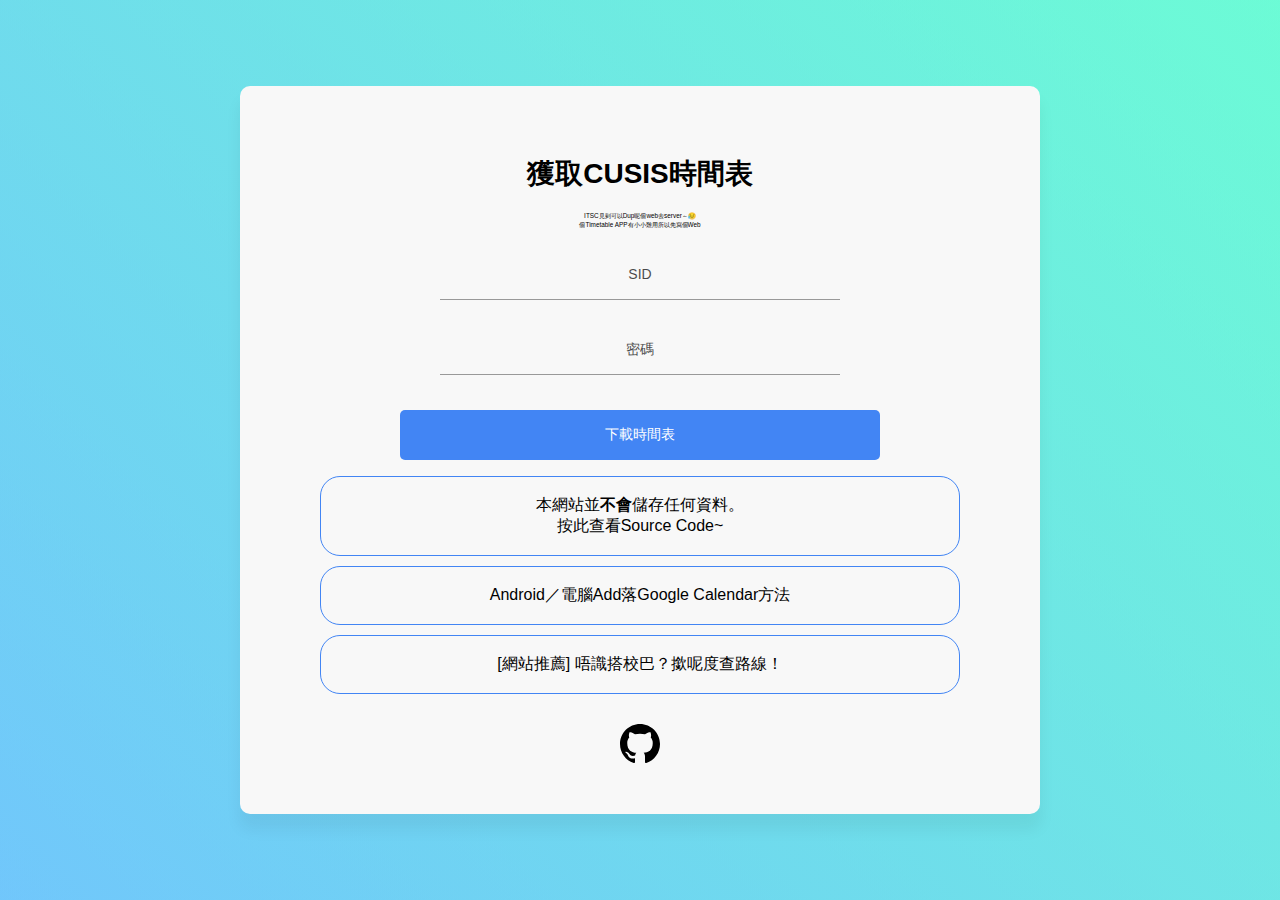
==== index.html @ b82b2e03 "change warning display" ====
<html>

<head>
    <meta name="viewport" content="width=device-width, initial-scale=1, minimum-scale=1, maximum-scale=1">
    <meta charset="utf-8">
    <link href="style.css?v=10" rel="stylesheet">
    <script src="script.js?v=10" defer></script>
</head>

<body>
    <div class="center">
        <div class="content">
            <h1>獲取CUSIS時間表</h1>
            <p style="font-size: 0.4rem; margin-bottom: 5px;">ITSC見到可以Dup呢個web去server～😥<br>個Timetable
                APP有小小難用所以先寫個Web</p>
            <form onsubmit="return submitform(this)" style="margin-top: 20px" method="POST">
                <input placeholder="SID" name="SID" onkeypress="return isNumberKey(event)" type="number" min="1000000000" max="1500000000" required></input><br>
                <input placeholder="密碼" name="pwd" type="password" required></input><br>
                <button type="submit" name="requestmode">下載時間表</button>
            </form>
            <div class="DownloadNotes">
                正在下載行事曆
            </div>
                <div class="Notes" downloadhide style="margin: 10px 10% 0 10%"
                    onclick="window.location.href = 'https://github.com/AnsonCheng03/CUHK_Timetable_fetch'"">
                    本網站並<b>不會</b>儲存任何資料。<br>按此查看Source Code~
                </div>
                <script>
                    if(!/^((?!chrome|android).)*safari/i.test(navigator.userAgent)) 
                        document.write("<div class=\"Notes\" style=\"margin-top:10px\" onclick=\"window.location.href = 'https://support.google.com/calendar/answer/37118?hl=zh-Hant&co=GENIE.Platform%3DDesktop'\">Android／電腦Add落Google Calendar方法</div>");
                </script>
                <div class="Notes" style="margin: 10px 10%" onclick="window.location.href = 'https://cu-bus.online/'">
                    [網站推薦] 唔識搭校巴？撳呢度查路線！
                </div>

                <svg onclick="window.location.href = 'https://github.com/AnsonCheng03/CUHK_Timetable_fetch'"
                    xmlns="http://www.w3.org/2000/svg" width="5%" style="margin-top: 20px; cursor: pointer;"
                    viewBox="0 0 24 24">
                    <path
                        d="M12 0c-6.626 0-12 5.373-12 12 0 5.302 3.438 9.8 8.207 11.387.599.111.793-.261.793-.577v-2.234c-3.338.726-4.033-1.416-4.033-1.416-.546-1.387-1.333-1.756-1.333-1.756-1.089-.745.083-.729.083-.729 1.205.084 1.839 1.237 1.839 1.237 1.07 1.834 2.807 1.304 3.492.997.107-.775.418-1.305.762-1.604-2.665-.305-5.467-1.334-5.467-5.931 0-1.311.469-2.381 1.236-3.221-.124-.303-.535-1.524.117-3.176 0 0 1.008-.322 3.301 1.23.957-.266 1.983-.399 3.003-.404 1.02.005 2.047.138 3.006.404 2.291-1.552 3.297-1.23 3.297-1.23.653 1.653.242 2.874.118 3.176.77.84 1.235 1.911 1.235 3.221 0 4.609-2.807 5.624-5.479 5.921.43.372.823 1.102.823 2.222v3.293c0 .319.192.694.801.576 4.765-1.589 8.199-6.086 8.199-11.386 0-6.627-5.373-12-12-12z" />
                </svg>
            </div>
        </div>
        <script>
            if (navigator.userAgent.toLowerCase().indexOf("instagram") != -1) {
                document.write("<div class=\"warning\"><a id=\"openininstagram\" style=\"text-decoration: none; color: #000;\" target=\"_blank\" href=\"https://cu-bus.online/\" download>IG唔知點解Add唔到Calendar<br>請點擊右上角，選擇在瀏覽器開啟！</a></div>");
                document.querySelector('#openininstagram').click();
            }
        </script>
</body>
</html>
---- style.css ----
html,
body {
    min-width: 360px;
    min-height: 700px;
    margin: 0;
    padding: 0;
    text-align: center;
    height: 100%;
    width: 100%;
    overscroll-behavior: none;
    box-sizing: border-box;
    font-family: Arial, Helvetica, sans-serif;
    background: linear-gradient(45deg, rgba(66, 180, 250, 0.5) 0%, rgba(60, 250, 200, 0.5) 100%);
}

.center {
    display: flex;
    align-items: center;
    justify-content: center;
    height: 100%;
    width: 100%;
}

h1 {
    font-size: 1.75rem;
}

.content {
    width: 90%;
    max-width: 800px;
    padding: 50px 0px;
    text-align: center;
    background-color: #f8f8f8;
    border-radius: 10px;
    box-shadow: 0px 15px 15px 0.15px rgba(0, 0, 0, 0.05);
}

input,
button {
    font-size: 14px;
}

input {
    display: inline-block;
    text-align: center;
    width: 50%;
    height: 50px;
    border: none;
    border-bottom: 1px solid #999;
    background: #f8f8f8;
    margin: 0 10px 25px 10px;
}

input:focus {

    background: rgba(0, 0, 0, 0.1);
    border: 0;
    border-radius: 4px;
    box-sizing: border-box;
    padding: 12px 20px;
    color: rgba(0, 0, 0, 0.5);
    outline: none;
    transition: 0.3s ease;
}

::placeholder {
    color: #000;
    opacity: 0.7;
}

input:focus::placeholder {
    color: transparent;
}

input::-webkit-outer-spin-button,
input::-webkit-inner-spin-button {
    -webkit-appearance: none;
    margin: 0;
}

input[type=number] {
    -moz-appearance: textfield;
}

button {

    align-items: center;

    background-color: #4285F4;
    color: #fff;
    border: 0px;
    border-radius: 5px;
    cursor: pointer;

    height: 50px;
    width: 60%;
    margin-top: 10px;

    transition: all 250ms;
    touch-action: manipulation;
    vertical-align: baseline;

}

.Notes {
    border: 1px solid rgb(66, 133, 244);
    margin: 5vh 10% 0 10%;
    padding: 2vh;
    border-radius: 20px;
    cursor: pointer;
}

.DownloadNotes {
    display: none;
    font-size: 2rem;
    margin: 10vh 10;
    padding: 2vh;
    margin: 30px 0;
}

.warning {
    position: fixed;
    top: 0;
    left: 0;
    height: 100vh;
    width: 100vw;
    z-index: 999;
    display: flex;
    align-items: center;
    justify-self: center;
    background-color: #fff;
}

.warning * {
    width: 100vw;
}
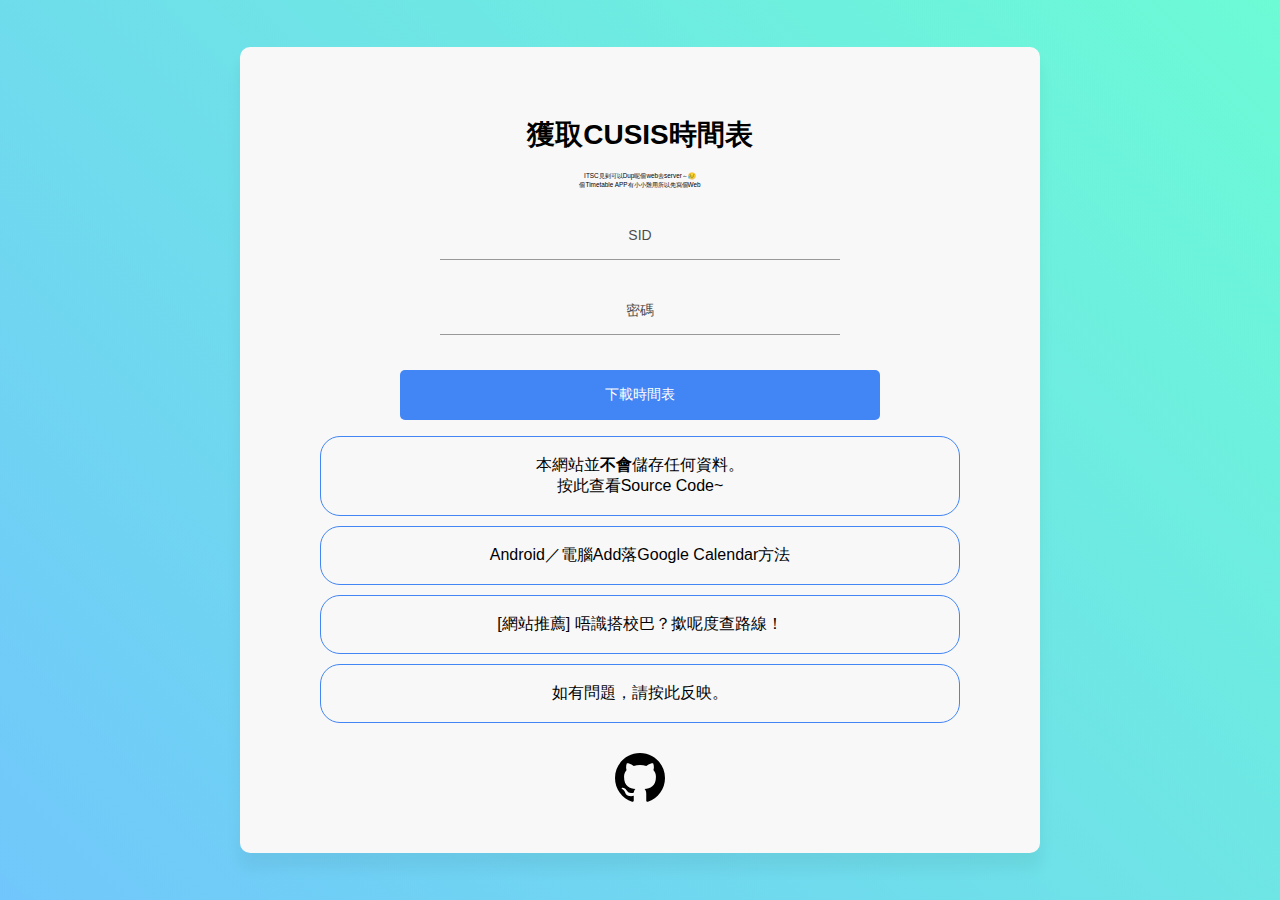
==== commit de1edefa: "Update Algo" ====
--- a/index.html
+++ b/index.html
@@ -3,8 +3,20 @@
 <head>
     <meta name="viewport" content="width=device-width, initial-scale=1, minimum-scale=1, maximum-scale=1">
     <meta charset="utf-8">
-    <link href="style.css?v=10" rel="stylesheet">
-    <script src="script.js?v=10" defer></script>
+    <title>CUSIS Timetable</title>
+    <meta name="title" content="CUSIS Timetable">
+    <meta name="description" content="將CUSIS時間表加到行事曆～">
+    <meta name="robots" content="index, follow">
+    <meta http-equiv="Content-Type" content="text/html; charset=utf-8">
+    <meta name="revisit-after" content="7 days">
+    <meta name="author" content="Anson Cheng">
+    <meta name="apple-touch-fullscreen" content="yes" />
+    <meta name="mobile-web-app-capable" content="yes">
+    <meta name="apple-mobile-web-app-title" content="CUSIS Timetable" />
+    <meta name="apple-mobile-web-app-capable" content="yes" />
+    <meta name="apple-mobile-web-app-status-bar-style" content="black-translucent">
+    <link href="style.css?v=14" rel="stylesheet">
+    <script src="script.js?v=11" defer></script>
 </head>
 
 <body>
@@ -32,9 +44,11 @@
                 <div class="Notes" style="margin: 10px 10%" onclick="window.location.href = 'https://cu-bus.online/'">
                     [網站推薦] 唔識搭校巴？撳呢度查路線！
                 </div>
-
-                <svg onclick="window.location.href = 'https://github.com/AnsonCheng03/CUHK_Timetable_fetch'"
-                    xmlns="http://www.w3.org/2000/svg" width="5%" style="margin-top: 20px; cursor: pointer;"
+                <div class="Notes" style="margin: 10px 10%" onclick="window.location.href = 'https://forms.gle/eLwE5P6mK6vNzvnz7'">
+                    如有問題，請按此反映。
+                </div>
+                <svg onclick="window.location.href = 'https://ansoncheng03.github.io/AnsonCheng03/'"
+                    xmlns="http://www.w3.org/2000/svg" width="50px" style="margin-top: 20px; cursor: pointer;"
                     viewBox="0 0 24 24">
                     <path
                         d="M12 0c-6.626 0-12 5.373-12 12 0 5.302 3.438 9.8 8.207 11.387.599.111.793-.261.793-.577v-2.234c-3.338.726-4.033-1.416-4.033-1.416-.546-1.387-1.333-1.756-1.333-1.756-1.089-.745.083-.729.083-.729 1.205.084 1.839 1.237 1.839 1.237 1.07 1.834 2.807 1.304 3.492.997.107-.775.418-1.305.762-1.604-2.665-.305-5.467-1.334-5.467-5.931 0-1.311.469-2.381 1.236-3.221-.124-.303-.535-1.524.117-3.176 0 0 1.008-.322 3.301 1.23.957-.266 1.983-.399 3.003-.404 1.02.005 2.047.138 3.006.404 2.291-1.552 3.297-1.23 3.297-1.23.653 1.653.242 2.874.118 3.176.77.84 1.235 1.911 1.235 3.221 0 4.609-2.807 5.624-5.479 5.921.43.372.823 1.102.823 2.222v3.293c0 .319.192.694.801.576 4.765-1.589 8.199-6.086 8.199-11.386 0-6.627-5.373-12-12-12z" />
@@ -43,7 +57,7 @@
         </div>
         <script>
             if (navigator.userAgent.toLowerCase().indexOf("instagram") != -1) {
-                document.write("<div class=\"warning\"><a id=\"openininstagram\" style=\"text-decoration: none; color: #000;\" target=\"_blank\" href=\"https://cu-bus.online/\" download>IG唔知點解Add唔到Calendar<br>請點擊右上角，選擇在瀏覽器開啟！</a></div>");
+                document.write("<div class=\"warning\"><a id=\"openininstagram\" style=\"text-decoration: none; color: #000;\" target=\"_blank\" href=\""+window.location.href+"\" download>IG唔知點解Add唔到Calendar<br>請點擊右上角，選擇在瀏覽器開啟！</a></div>");
                 document.querySelector('#openininstagram').click();
             }
         </script>
--- a/style.css
+++ b/style.css
@@ -1,7 +1,7 @@
 html,
 body {
     min-width: 360px;
-    min-height: 700px;
+    min-height: 800px;
     margin: 0;
     padding: 0;
     text-align: center;
@@ -133,4 +133,4 @@
 
 .warning * {
     width: 100vw;
-}+}
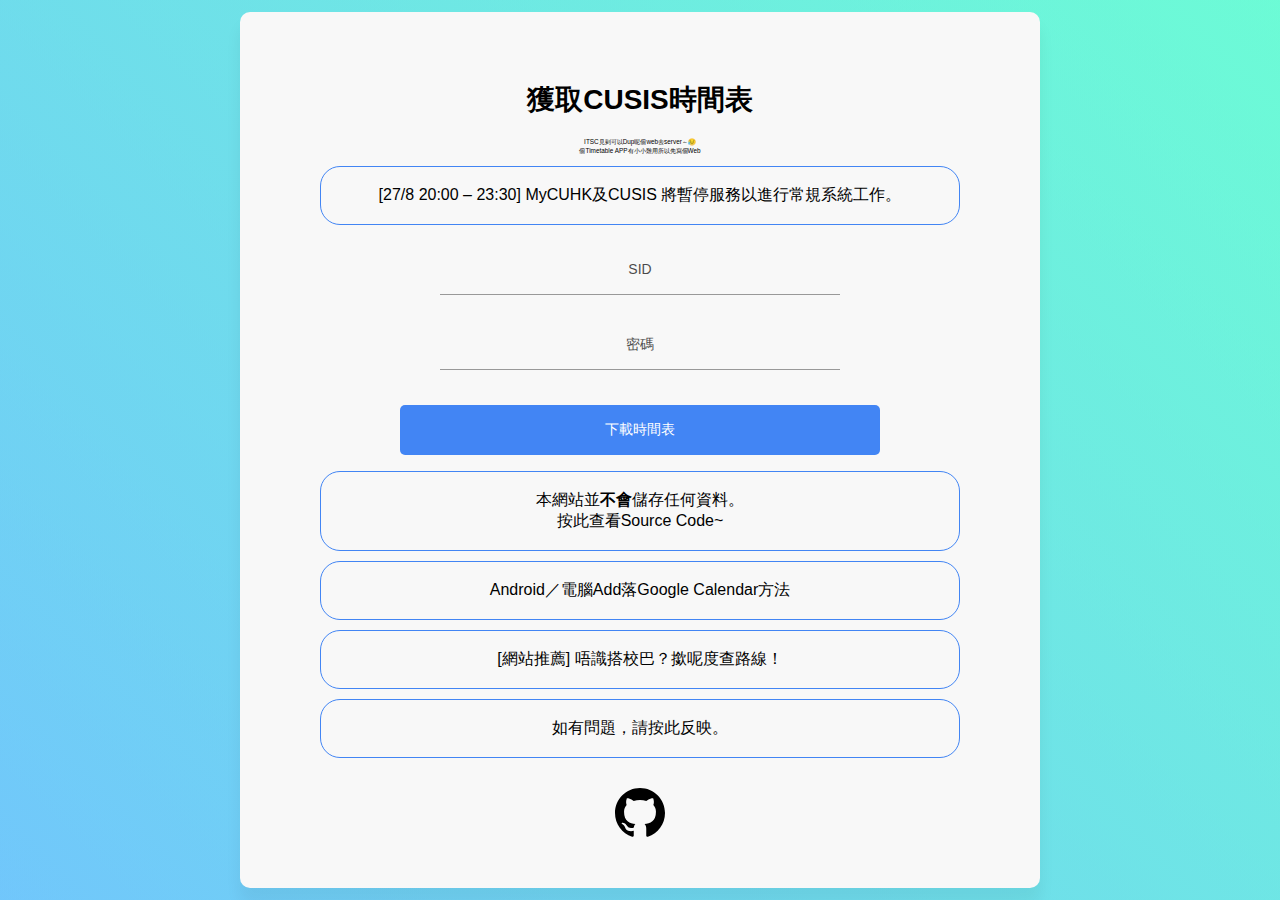
==== commit 42d93310: "Update Notice" ====
--- a/index.html
+++ b/index.html
@@ -25,6 +25,9 @@
             <h1>獲取CUSIS時間表</h1>
             <p style="font-size: 0.4rem; margin-bottom: 5px;">ITSC見到可以Dup呢個web去server～😥<br>個Timetable
                 APP有小小難用所以先寫個Web</p>
+            <div class="Notes" style="margin: 10px 10%" onclick="window.location.href = 'https://www.itsc.cuhk.edu.hk/newsdetails/mycuhk-20220827/'">
+                [27/8 20:00 – 23:30] MyCUHK及CUSIS 將暫停服務以進行常規系統工作。
+            </div>
             <form onsubmit="return submitform(this)" style="margin-top: 20px" method="POST">
                 <input placeholder="SID" name="SID" onkeypress="return isNumberKey(event)" type="number" min="1000000000" max="1500000000" required></input><br>
                 <input placeholder="密碼" name="pwd" type="password" required></input><br>
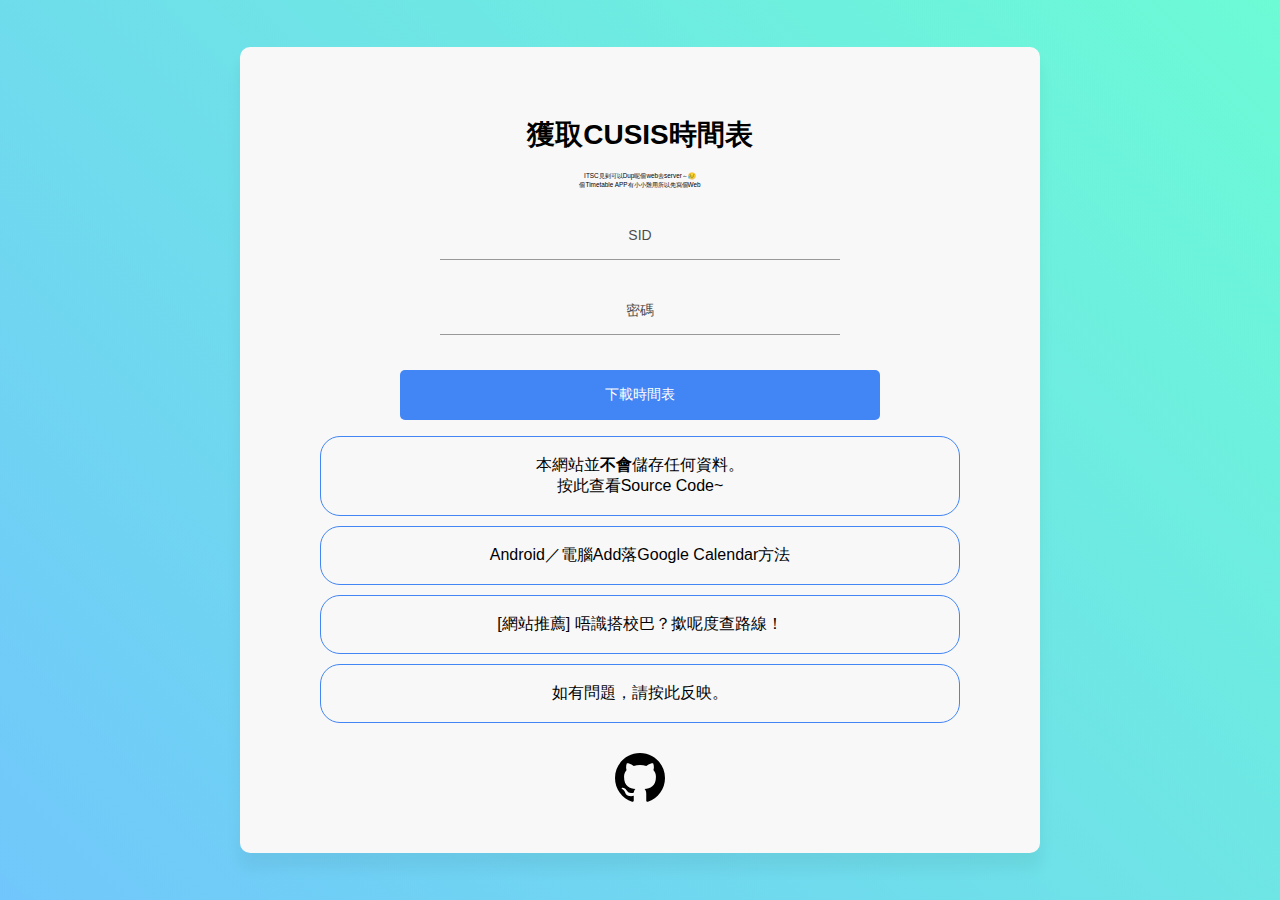
==== commit bd367a21: "CUSIS Update" ====
--- a/index.html
+++ b/index.html
@@ -25,9 +25,6 @@
             <h1>獲取CUSIS時間表</h1>
             <p style="font-size: 0.4rem; margin-bottom: 5px;">ITSC見到可以Dup呢個web去server～😥<br>個Timetable
                 APP有小小難用所以先寫個Web</p>
-            <div class="Notes" style="margin: 10px 10%" onclick="window.location.href = 'https://www.itsc.cuhk.edu.hk/newsdetails/mycuhk-20220827/'">
-                [27/8 20:00 – 23:30] MyCUHK及CUSIS 將暫停服務以進行常規系統工作。
-            </div>
             <form onsubmit="return submitform(this)" style="margin-top: 20px" method="POST">
                 <input placeholder="SID" name="SID" onkeypress="return isNumberKey(event)" type="number" min="1000000000" max="1500000000" required></input><br>
                 <input placeholder="密碼" name="pwd" type="password" required></input><br>
